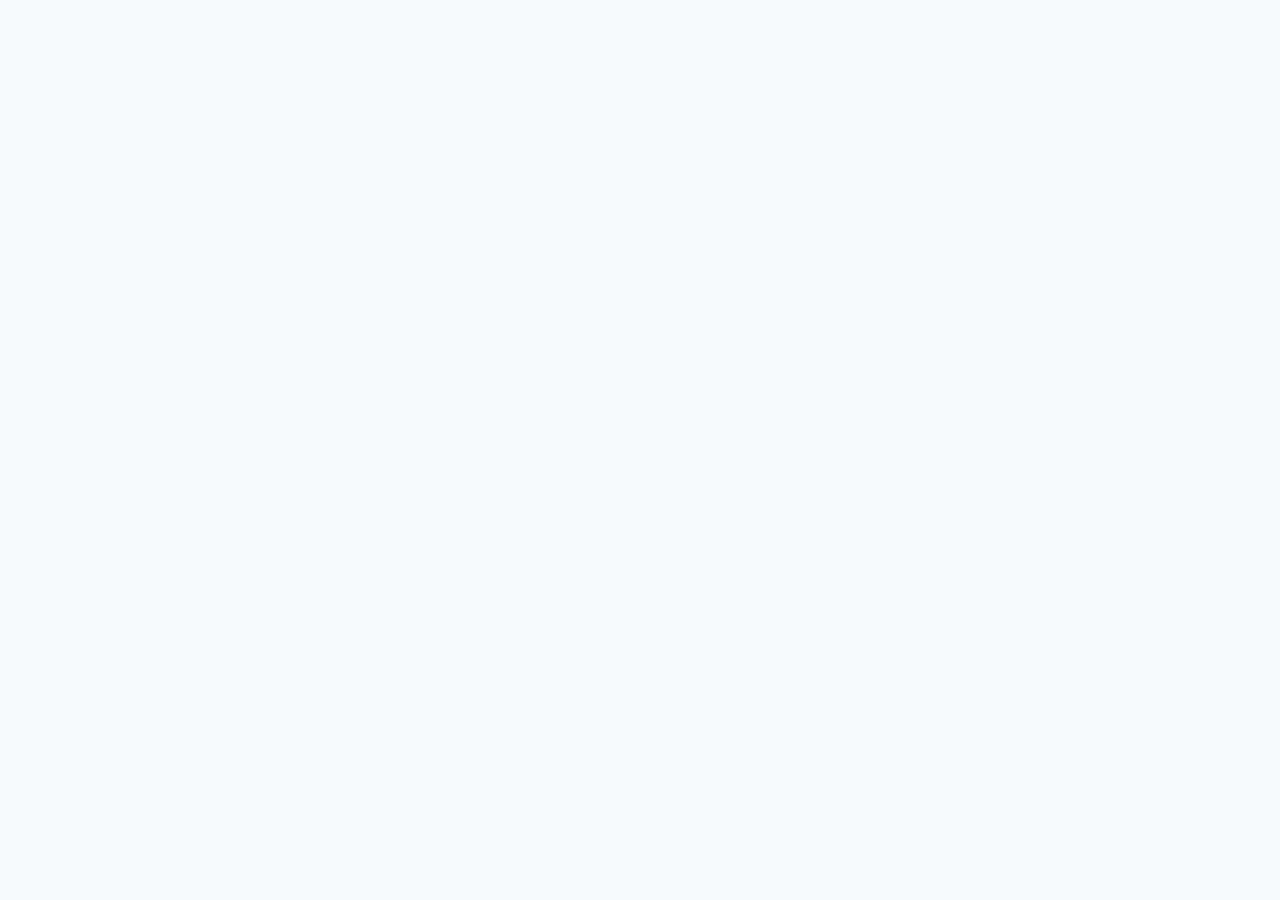
==== about.html @ 69f97059 "Initial commit" ====
<!DOCTYPE html>
<html lang="en">
<head>
    <meta charset="UTF-8">
    <meta http-equiv="X-UA-Compatible" content="IE=edge">
    <meta name="viewport" content="width=device-width, initial-scale=1.0">
    <title>HIWIN | About Us</title>
    <link rel="stylesheet" href="assets/css/style.css">
    <link rel="stylesheet" href="assets/css/responsive.css">
    <link rel="stylesheet" href="assets/css/animation.css">
</head>
<body>
    <!-- HIWIN about page starter structure -->

    <script src="assets/js/menu.js"></script>
    <script src="assets/js/script.js"></script>
</body>
</html>
---- assets/css/style.css ----
/*
 * HIWIN homepage styles
 * Clean, modern industrial design for the homepage layout.
 */

:root {
    color-scheme: light;
    --bg: #f6f8fb;
    --surface: #ffffff;
    --surface-strong: #f3f7ff;
    --text: #10233f;
    --text-muted: #55647d;
    --accent: #0b5ed7;
    --accent-soft: rgba(11, 94, 215, 0.12);
    --border: rgba(16, 35, 63, 0.12);
    --radius: 22px;
    --shadow: 0 24px 60px rgba(15, 40, 80, 0.09);
    font-family: Inter, system-ui, -apple-system, BlinkMacSystemFont, "Segoe UI", sans-serif;
}

* {
    box-sizing: border-box;
}

html {
    scroll-behavior: smooth;
}

body {
    margin: 0;
    min-height: 100vh;
    background: var(--bg);
    color: var(--text);
}

img {
    max-width: 100%;
    display: block;
}

a {
    color: inherit;
    text-decoration: none;
}

button {
    font: inherit;
}

.container {
    width: min(1180px, calc(100% - 40px));
    margin: 0 auto;
}

.site-header {
    position: sticky;
    top: 0;
    z-index: 20;
    background: rgba(255, 255, 255, 0.96);
    border-bottom: 1px solid rgba(16, 35, 63, 0.08);
    backdrop-filter: blur(18px);
    transition: box-shadow 0.28s ease, background 0.28s ease, border-color 0.28s ease;
}

.site-header.scrolled {
    box-shadow: 0 24px 50px rgba(15, 40, 80, 0.12);
    border-color: rgba(16, 35, 63, 0.1);
}

.header-inner {
    display: flex;
    align-items: center;
    justify-content: space-between;
    gap: 30px;
    min-height: 88px;
}

.brand {
    display: inline-flex;
    align-items: center;
    gap: 18px;
    color: var(--text);
}

.logo-link img {
    display: block;
    width: auto;
    height: 60px;
    object-fit: contain;
}

.main-nav {
    display: flex;
    align-items: center;
    gap: 36px;
}

.main-nav a {
    position: relative;
    color: var(--text);
    font-weight: 600;
    letter-spacing: 0.02em;
    transition: color 0.25s ease, transform 0.25s ease;
}

.main-nav a::after {
    content: "";
    position: absolute;
    left: 0;
    bottom: -6px;
    width: 0;
    height: 2px;
    background: var(--accent);
    transition: width 0.28s ease;
}

.main-nav a:hover,
.main-nav a:focus-visible {
    color: var(--accent);
}

.main-nav a:hover::after,
.main-nav a:focus-visible::after {
    width: 100%;
}

.search-panel {
    display: flex;
    align-items: center;
    gap: 10px;
    padding: 12px 16px;
    border: 1px solid rgba(16, 35, 63, 0.12);
    border-radius: 999px;
    background: #fff;
    box-shadow: 0 10px 30px rgba(15, 40, 80, 0.06);
    transition: border-color 0.25s ease, box-shadow 0.25s ease;
}

.search-panel:focus-within {
    border-color: rgba(0, 92, 188, 0.35);
    box-shadow: 0 18px 40px rgba(0, 92, 188, 0.12);
}

.search-panel input {
    border: none;
    outline: none;
    width: 220px;
    color: var(--text);
    background: transparent;
    font-size: 0.95rem;
}

.search-button {
    border: none;
    background: transparent;
    color: var(--accent);
    font-size: 1.05rem;
    cursor: pointer;
    padding: 8px;
}

.search-button {
    border: none;
    background: transparent;
    color: var(--accent);
    font-size: 1rem;
    cursor: pointer;
}

.hero-section {
    position: relative;
    overflow: hidden;
    min-height: 100vh;
    height: 100vh;
    display: grid;
    align-items: center;
}

.hero-slider {
    position: relative;
    min-height: 100%;
    height: 100%;
}

.slider-loader {
    position: absolute;
    inset: 0;
    z-index: 15;
    display: grid;
    place-items: center;
    background: rgba(4, 10, 24, 0.55);
    opacity: 1;
    visibility: visible;
    transition: opacity 0.35s ease, visibility 0.35s ease;
}

.hero-slider:not(.loading) .slider-loader {
    opacity: 0;
    visibility: hidden;
}

.spinner {
    width: 54px;
    height: 54px;
    border: 5px solid rgba(255, 255, 255, 0.14);
    border-top-color: #005bac;
    border-radius: 50%;
    animation: spin 1s linear infinite;
}

@keyframes spin {
    to { transform: rotate(360deg); }
}

.slide {
    position: absolute;
    inset: 0;
    opacity: 0;
    transform: scale(1.04);
    transition: opacity 1s ease, transform 1s ease;
    background-size: cover;
    background-position: center;
    background-repeat: no-repeat;
    animation: hero-bg-zoom 18s ease-in-out infinite alternate;
}

.slide.active {
    opacity: 1;
    transform: scale(1.02);
    z-index: 1;
}

@keyframes hero-bg-zoom {
    0% { transform: scale(1.00); }
    100% { transform: scale(1.05); }
}

.slide::before {
    content: "";
    position: absolute;
    inset: 0;
    background: linear-gradient(rgba(0, 0, 0, 0.45), rgba(0, 0, 0, 0.45));
}

.slide::after {
    content: "";
    position: absolute;
    inset: 0;
    background: radial-gradient(circle at top left, rgba(0, 91, 172, 0.16), transparent 24%), radial-gradient(circle at bottom right, rgba(255, 255, 255, 0.08), transparent 32%);
}

/* .slide-1 { background-image: url('https://images.unsplash.com/photo-1551807141-9f1391d7fd99?auto=format&fit=crop&w=1600&q=80'); }
.slide-2 { background-image: url('https://images.unsplash.com/photo-1545239351-1141bd82e8a6?auto=format&fit=crop&w=1600&q=80'); }
.slide-3 { background-image: url('https://images.unsplash.com/photo-1519389950473-47ba0277781c?auto=format&fit=crop&w=1600&q=80'); } */
.slide-1 {
    background-image: url('../images/hero/hero1.jpg');
}

.slide-2 {
    background-image: url('../images/hero/hero2.jpg');
}

.slide-3 {
    background-image: url('../images/hero/hero.jpg');
}
.slide-content {
    position: relative;
    z-index: 2;
    max-width: 620px;
    width: min(620px, 88%);
    margin-left: clamp(8vw, 9%, 10vw);
    padding: 56px 32px;
    color: #ffffff;
}

.slide-content > * {
    opacity: 0;
    transform: translateY(18px);
    transition: opacity 0.75s ease, transform 0.75s ease;
}

.slide-content > * + * {
    margin-top: 24px;
}

.slide.active .slide-content > * {
    opacity: 1;
    transform: translateY(0);
}

.slide.active .slide-content > *:nth-child(1) {
    transition-delay: 0.22s;
}

.slide.active .slide-content > *:nth-child(2) {
    transition-delay: 0.28s;
}

.slide.active .slide-content > *:nth-child(3) {
    transition-delay: 0.34s;
}

.slide.active .slide-content > *:nth-child(4) {
    transition-delay: 0.40s;
}

.eyebrow {
    display: inline-flex;
    margin-bottom: 18px;
    color: #8bbcf6;
    letter-spacing: 0.35em;
    text-transform: uppercase;
    font-size: 0.9rem;
    font-weight: 700;
}

.hero-section h1 {
    margin: 0;
    font-size: clamp(3.8rem, 5vw, 4rem);
    line-height: 1.01;
    letter-spacing: -0.04em;
    font-weight: 800;
    max-width: 11ch;
}

.hero-section p {
    max-width: 560px;
    margin: 24px 0 0;
    font-size: 1.05rem;
    color: rgba(255, 255, 255, 0.92);
    line-height: 1.9;
}

.button {
    display: inline-flex;
    align-items: center;
    justify-content: center;
    padding: 18px 34px;
    border-radius: 999px;
    font-weight: 700;
    border: none;
    transition: transform 0.28s ease, box-shadow 0.28s ease, background 0.28s ease;
}

.button-primary {
    background: linear-gradient(135deg, #0f6fd8 0%, #0b70d9 48%, #0d91f2 100%);
    color: #ffffff;
    box-shadow: 0 22px 60px rgba(11, 94, 215, 0.32);
}

.button-primary::after {
    content: '→';
    margin-left: 14px;
    transition: transform 0.28s ease;
}

.button-primary:hover,
.button-primary:focus-visible {
    transform: translateY(-2px) scale(1.03);
    box-shadow: 0 28px 70px rgba(11, 94, 215, 0.38);
}

.button-primary:hover::after,
.button-primary:focus-visible::after {
    transform: translateX(6px);
}

.slider-control {
    position: absolute;
    top: 50%;
    z-index: 5;
    width: 54px;
    height: 54px;
    border: none;
    border-radius: 50%;
    background: rgba(255, 255, 255, 0.12);
    color: #ffffff;
    font-size: 1.75rem;
    cursor: pointer;
    transform: translateY(-50%);
    box-shadow: 0 20px 50px rgba(0, 0, 0, 0.18);
    backdrop-filter: blur(12px);
    transition: background 0.25s ease, transform 0.25s ease;
}

.slider-control:hover {
    background: rgba(255, 255, 255, 0.22);
    transform: translateY(-50%) scale(1.03);
}

.slider-control.prev { left: 28px; }
.slider-control.next { right: 28px; }

.slider-dots {
    position: absolute;
    left: 50%;
    bottom: 32px;
    transform: translateX(-50%);
    display: flex;
    gap: 12px;
    z-index: 5;
}

.slider-dots button {
    width: 14px;
    height: 14px;
    border-radius: 50%;
    border: none;
    background: rgba(255, 255, 255, 0.35);
    cursor: pointer;
    transition: background 0.25s ease, transform 0.25s ease;
}

.slider-dots button.active {
    background: #005bac;
    transform: scale(1.3);
}

@media (max-width: 1080px) {
    .hero-section { min-height: 100vh; }
    .slide-content { margin-left: 8vw; padding: 48px 30px; width: min(620px, 90%); }
    .hero-section h1 { font-size: 4rem; }
}

@media (max-width: 992px) {
    .hero-section h1 { font-size: 3rem; }
}

@media (max-width: 820px) {
    .hero-section { min-height: 80vh; }
    .slider-control.prev { left: 18px; }
    .slider-control.next { right: 18px; }
    .hero-section h1 { font-size: 2.75rem; }
    .slide-content { margin-left: 6vw; padding: 42px 26px; width: min(620px, 86vw); }
}

@media (max-width: 620px) {
    .hero-section { min-height: 72vh; }
    .hero-section h1 { font-size: 2.25rem; }
    .slide-content { margin-left: 5vw; padding: 34px 20px; width: calc(100% - 2rem); }
    .slider-control { width: 46px; height: 46px; }
    .slider-dots { bottom: 20px; }
}

.eyebrow {
    display: inline-flex;
    margin-bottom: 18px;
    color: var(--accent);
    letter-spacing: 0.25em;
    text-transform: uppercase;
    font-size: 0.85rem;
}

.hero-section h1 {
    margin: 0;
    font-size: clamp(2.8rem, 4vw, 4.6rem);
    line-height: 1.02;
    letter-spacing: -0.04em;
}

.hero-section p {
    max-width: 520px;
    margin: 24px 0 0;
    font-size: 1.05rem;
    color: rgba(255, 255, 255, 0.9);
    line-height: 1.85;
}

.button {
    display: inline-flex;
    align-items: center;
    justify-content: center;
    padding: 14px 26px;
    border-radius: 999px;
    font-weight: 600;
    border: 1px solid transparent;
    transition: transform 0.25s ease, box-shadow 0.25s ease, background 0.25s ease, color 0.25s ease;
}

.button:hover {
    transform: translateY(-2px);
}

.button-primary {
    background: var(--accent);
    color: #fff;
    box-shadow: 0 18px 30px rgba(11, 94, 215, 0.18);
}

.button-secondary {
    background: #ffffff;
    color: var(--text);
    border-color: rgba(16, 35, 63, 0.12);
}

.slider-control {
    position: absolute;
    top: 50%;
    z-index: 5;
    width: 58px;
    height: 58px;
    border: 1px solid rgba(255, 255, 255, 0.18);
    border-radius: 50%;
    background: rgba(255, 255, 255, 0.18);
    color: #ffffff;
    font-size: 1.8rem;
    cursor: pointer;
    transform: translateY(-50%);
    box-shadow: 0 20px 45px rgba(15, 40, 80, 0.18);
    backdrop-filter: blur(18px);
    transition: transform 0.28s ease, background 0.28s ease, box-shadow 0.28s ease, border-color 0.28s ease;
}

.slider-control:hover,
.slider-control:focus-visible {
    transform: translateY(-50%) scale(1.08);
    background: rgba(255, 255, 255, 0.3);
    box-shadow: 0 26px 54px rgba(15, 40, 80, 0.24);
    border-color: rgba(255, 255, 255, 0.35);
}

.slider-control.prev {
    left: 28px;
}

.slider-control.next {
    right: 28px;
}

.slider-dots {
    position: absolute;
    left: 50%;
    bottom: 32px;
    transform: translateX(-50%);
    display: flex;
    gap: 12px;
    z-index: 5;
}

.slider-dots button {
    width: 14px;
    height: 14px;
    border-radius: 50%;
    border: none;
    background: rgba(255, 255, 255, 0.6);
    cursor: pointer;
    transition: background 0.28s ease, transform 0.28s ease;
}

.slider-dots button.active {
    background: var(--accent);
    transform: scale(1.35);
}

.section {
    padding: 90px 0;
}

.section-header {
    max-width: 660px;
    margin-bottom: 48px;
}



@media (min-width: 768px) {
    .categories-grid {
        grid-template-columns: repeat(2, minmax(0, 1fr));
    }
}

@media (min-width: 992px) {
    .categories-grid {
        grid-template-columns: repeat(4, minmax(0, 1fr));
    }
    .product-grid {
        grid-template-columns: repeat(2, minmax(0, 1fr));
    }
}

@media (min-width: 1200px) {
    .categories-grid {
        grid-template-columns: repeat(4, minmax(0, 1fr));
    }
    .product-grid {
        grid-template-columns: repeat(4, minmax(0, 1fr));
    }
}

@media (min-width: 1400px) {
    .product-grid {
        grid-template-columns: repeat(5, minmax(0, 1fr));
    }
}

.section-header h2 {
    margin: 0;
    font-size: clamp(2.1rem, 2.5vw, 3rem);
    line-height: 1.05;
}

.technologies-section {
    background: #f7f8fd;
}

.technologies-section .section-header {
    text-align: center;
    margin-left: auto;
    margin-right: auto;
    max-width: 760px;
    padding-bottom: 10px;
}

.technologies-section .section-description {
    margin-top: 16px;
    color: rgba(16, 35, 63, 0.72);
    font-size: 1rem;
    line-height: 1.8;
    max-width: 680px;
    margin-left: auto;
    margin-right: auto;
}

.technologies-section .categories-grid {
    display: grid;
    grid-template-columns: repeat(4, minmax(280px, 1fr));
    gap: 30px;
    justify-content: center;
    margin-top: 32px;
}

.technologies-section .category-card {
    background: #ffffff;
    border: 1px solid rgba(11, 94, 215, 0.12);
    border-radius: 20px;
    box-shadow: 0 24px 45px rgba(11, 94, 215, 0.10);
    transition: transform 0.35s ease, box-shadow 0.35s ease;
    display: grid;
    grid-template-rows: auto 1fr;
    overflow: hidden;
    min-height: 100%;
}

.technologies-section .category-card:hover,
.technologies-section .category-card:focus-within {
    transform: translateY(-8px);
    box-shadow: 0 34px 60px rgba(11, 94, 215, 0.18);
}

.technologies-section .category-card::before {
    content: "";
    position: absolute;
    top: 0;
    left: 18px;
    right: 18px;
    height: 4px;
    background: linear-gradient(90deg, #0f6fd8 0%, #0b70d9 48%, #58adff 100%);
    transform: scaleX(0);
    transform-origin: left;
    transition: transform 0.35s ease;
}

.technologies-section .category-card:hover::before,
.technologies-section .category-card:focus-within::before {
    transform: scaleX(1);
}

.technologies-section .category-card__media {
    width: 100%;
    height: 220px;
    background: #f7faff;
    display: grid;
    place-items: center;
    overflow: hidden;
}

.technologies-section .category-card__media img {
    width: auto;
    height: 100%;
    object-fit: contain;
    transition: transform 0.5s ease;
}

.technologies-section .category-card:hover .category-card__media img,
.technologies-section .category-card:focus-within .category-card__media img {
    transform: scale(1.05);
}

.technologies-section .category-card__content {
    display: grid;
    gap: 14px;
    padding: 20px;
}

.technologies-section .category-card h3 {
    margin: 0;
    font-size: 1.25rem;
    line-height: 1.25;
    color: #10233f;
}

.technologies-section .category-card p {
    margin: 0;
    color: rgba(16, 35, 63, 0.72);
    line-height: 1.75;
    font-size: 0.98rem;
}

.technologies-section .category-card__button {
    width: fit-content;
    display: inline-flex;
    align-items: center;
    gap: 10px;
    padding: 12px 24px;
    border-radius: 999px;
    background: linear-gradient(135deg, #0f6fd8 0%, #0b70d9 48%, #0d91f2 100%);
    color: #ffffff;
    font-weight: 700;
    box-shadow: 0 14px 26px rgba(11, 94, 215, 0.16);
    transition: transform 0.25s ease, box-shadow 0.25s ease;
}

.technologies-section .category-card__button:hover,
.technologies-section .category-card__button:focus-visible {
    transform: translateY(-2px) scale(1.02);
    box-shadow: 0 24px 38px rgba(11, 94, 215, 0.28);
}

.technologies-section .category-card__button .button-arrow {
    display: inline-block;
    transition: transform 0.3s ease;
}

.technologies-section .category-card__button:hover .button-arrow,
.technologies-section .category-card__button:focus-visible .button-arrow {
    transform: translateX(6px);
}

.technologies-section .reveal-card {
    opacity: 0;
    transform: translateY(28px);
    transition: opacity 0.65s ease, transform 0.65s ease;
}

.technologies-section .reveal-card.is-visible {
    opacity: 1;
    transform: translateY(0);
}

@media (max-width: 960px) {
    .technologies-section .categories-grid {
        grid-template-columns: repeat(2, minmax(280px, 1fr));
    }
}

@media (max-width: 620px) {
    .technologies-section .categories-grid {
        grid-template-columns: 1fr;
    }
}

.latest-products-section {
    background: #f7f8fd;
}

.latest-products-section .section-header {
    text-align: center;
    margin-left: auto;
    margin-right: auto;
    max-width: 760px;
    padding-bottom: 10px;
}

.latest-products-section .section-description {
    margin-top: 16px;
    color: rgba(16, 35, 63, 0.72);
    font-size: 1rem;
    line-height: 1.8;
    max-width: 680px;
    margin-left: auto;
    margin-right: auto;
}

.latest-products-grid {
    display: grid;
    grid-template-columns: repeat(5, minmax(240px, 1fr));
    gap: 28px;
    justify-content: center;
    margin-top: 32px;
}

.latest-product-card {
    background: #ffffff;
    border: 1px solid rgba(11, 94, 215, 0.12);
    border-radius: 18px;
    box-shadow: 0 24px 45px rgba(11, 94, 215, 0.08);
    transition: transform 0.35s ease, box-shadow 0.35s ease;
    display: grid;
    grid-template-rows: auto 1fr;
    overflow: hidden;
}

.latest-product-card:hover,
.latest-product-card:focus-within {
    transform: translateY(-8px);
    box-shadow: 0 34px 60px rgba(11, 94, 215, 0.18);
}

.latest-products-section .product-media {
    width: 100%;
    height: 200px;
    background: #f7faff;
    display: grid;
    place-items: center;
    overflow: hidden;
}

.latest-products-section .product-media img {
    width: auto;
    height: 100%;
    object-fit: contain;
    transition: transform 0.5s ease;
}

.latest-product-card:hover .product-media img,
.latest-product-card:focus-within .product-media img {
    transform: scale(1.05);
}

.latest-product-card .product-copy {
    display: grid;
    gap: 14px;
    padding: 20px;
}

.latest-product-card h3 {
    margin: 0;
    font-size: 1.2rem;
    line-height: 1.25;
    color: #10233f;
}

.latest-product-card p {
    margin: 0;
    color: rgba(16, 35, 63, 0.72);
    line-height: 1.75;
    font-size: 0.98rem;
}

.latest-product-card .button {
    width: fit-content;
    padding: 12px 24px;
    border-radius: 999px;
    background: linear-gradient(135deg, #0f6fd8 0%, #0b70d9 48%, #0d91f2 100%);
    color: #ffffff;
    font-weight: 700;
    box-shadow: 0 14px 26px rgba(11, 94, 215, 0.16);
}

.latest-product-card .button:hover,
.latest-product-card .button:focus-visible {
    transform: translateY(-2px);
    box-shadow: 0 24px 38px rgba(11, 94, 215, 0.28);
}

.category-hero {
    padding: 100px 0 40px;
    background: #f7f8fd;
}

.breadcrumb {
    display: flex;
    flex-wrap: wrap;
    align-items: center;
    gap: 10px;
    color: rgba(16, 35, 63, 0.72);
    margin-bottom: 20px;
    font-size: 0.95rem;
}

.breadcrumb a {
    color: rgba(16, 35, 63, 0.84);
}

.breadcrumb span {
    color: rgba(16, 35, 63, 0.5);
}

.category-header h1 {
    margin: 0;
    font-size: clamp(2.5rem, 4vw, 4rem);
    line-height: 1.04;
    letter-spacing: -0.04em;
    color: #10233f;
}

.category-header p {
    margin: 18px 0 0;
    max-width: 720px;
    color: rgba(16, 35, 63, 0.7);
    font-size: 1.03rem;
    line-height: 1.9;
}

.category-products {
    padding: 40px 0 90px;
}

.category-grid {
    display: grid;
    grid-template-columns: repeat(3, minmax(260px, 1fr));
    gap: 28px;
}

.category-card {
    background: #ffffff;
    border-radius: 18px;
    box-shadow: 0 24px 60px rgba(15, 40, 80, 0.08);
    overflow: hidden;
    display: grid;
    grid-template-rows: auto 1fr;
    transition: transform 0.35s ease, box-shadow 0.35s ease;
}

.category-card:hover,
.category-card:focus-within {
    transform: translateY(-10px);
    box-shadow: 0 36px 85px rgba(15, 40, 80, 0.16);
}

.category-card__media {
    width: 100%;
    height: 240px;
    background: #f3f7ff;
    display: grid;
    place-items: center;
    overflow: hidden;
}

.category-card__media img {
    width: auto;
    height: 100%;
    object-fit: contain;
    transition: transform 0.5s ease;
}

.category-card:hover .category-card__media img,
.category-card:focus-within .category-card__media img {
    transform: scale(1.05);
}

.category-card__content {
    display: grid;
    gap: 18px;
    padding: 26px;
}

.category-card h3 {
    margin: 0;
    font-size: 1.45rem;
    line-height: 1.2;
    color: #10233f;
}

.category-card p {
    margin: 0;
    color: rgba(16, 35, 63, 0.72);
    line-height: 1.8;
    font-size: 1rem;
}

.category-card .button {
    width: fit-content;
}

    .category-card__media-link {
        display: block;
        text-decoration: none;
    }

    .section-title-wrap {
        margin-top: 40px;
        text-align: center;
    }

    .section-title {
        display: inline-flex;
        align-items: center;
        justify-content: center;
        margin: 0;
        padding: 14px 28px;
        border-radius: 999px;
        background: rgba(11, 94, 215, 0.08);
        color: var(--accent);
        font-size: 1rem;
        font-weight: 700;
        letter-spacing: 0.16em;
        text-transform: uppercase;
    }

    .category-card {
        border: 1px solid rgba(11, 94, 215, 0.12);
        border-radius: 20px;
    }


@media (max-width: 620px) {
    .category-hero {
        padding-top: 72px;
    }
}

@media (max-width: 960px) {
    .latest-products-grid {
        grid-template-columns: repeat(2, minmax(280px, 1fr));
    }
}

@media (max-width: 620px) {
    .latest-products-grid {
        grid-template-columns: 1fr;
    }
}

.cta-section {
    background: var(--accent);
    color: #fff;
    padding: 72px 0;
}

.cta-card {
    display: grid;
    grid-template-columns: 1.5fr 0.7fr;
    align-items: center;
    gap: 32px;
    background: rgba(255, 255, 255, 0.08);
    border: 1px solid rgba(255, 255, 255, 0.18);
    border-radius: 28px;
    padding: 42px 42px;
}

.cta-card h2 {
    margin: 14px 0 10px;
    font-size: clamp(2rem, 3vw, 3rem);
}

.cta-card p {
    max-width: 620px;
    margin: 0;
    line-height: 1.9;
    color: rgba(255, 255, 255, 0.92);
}

.site-footer {
    background: #222222;
    color: #f2f3f5;
}

.footer-top {
    display: grid;
    grid-template-columns: minmax(240px, 1fr) minmax(220px, 1fr) minmax(260px, 1fr);
    gap: 28px;
    padding: 64px 0 48px;
    border-bottom: 1px solid rgba(255, 255, 255, 0.08);
}

.footer-brand {
    display: grid;
    gap: 22px;
}

.footer-logo img {
    width: 150px;
    max-width: 100%;
}

.footer-brand p {
    margin: 0;
    color: rgba(242, 243, 245, 0.75);
    line-height: 1.85;
}

.footer-social {
    display: flex;
    flex-wrap: wrap;
    gap: 12px;
}

.footer-social a {
    width: 44px;
    height: 44px;
    display: grid;
    place-items: center;
    border-radius: 14px;
    background: #1f1f1f;
    border: 1px solid rgba(255, 255, 255, 0.08);
    color: #ffffff;
    text-decoration: none;
    transition: transform 0.2s ease, background 0.2s ease;
}

.footer-social a:hover {
    background: #005bac;
    transform: translateY(-2px);
}

.footer-badges {
    display: grid;
    grid-template-columns: repeat(3, minmax(120px, 1fr));
    gap: 16px;
    align-items: center;
    justify-items: center;
}

.footer-badges img {
    width: 100%;
    max-width: 140px;
    filter: brightness(1.1);
}

.footer-newsletter {
    display: grid;
    gap: 18px;
}

.footer-newsletter .newsletter-label {
    margin: 0;
    color: #ffffff;
    letter-spacing: 0.08em;
    font-weight: 700;
    text-transform: uppercase;
    font-size: 0.85rem;
}

#newsletter-form {
    display: grid;
    grid-template-columns: 1fr auto;
    gap: 12px;
}

#newsletter-email {
    width: 100%;
    border-radius: 999px;
    border: 1px solid rgba(255, 255, 255, 0.12);
    background: #161616;
    color: #f2f3f5;
    padding: 16px 20px;
    outline: none;
    font-size: 0.95rem;
}

#newsletter-email::placeholder {
    color: rgba(242, 243, 245, 0.5);
}

#newsletter-form button {
    border: none;
    border-radius: 999px;
    background: #005bac;
    color: #ffffff;
    padding: 16px 26px;
    font-weight: 700;
    cursor: pointer;
    transition: transform 0.2s ease, background 0.2s ease;
}

#newsletter-form button:hover {
    background: #0072d1;
    transform: translateY(-1px);
}

.footer-newsletter .newsletter-note {
    margin: 0;
    color: rgba(242, 243, 245, 0.68);
    line-height: 1.7;
    font-size: 0.95rem;
}

.footer-grid {
    display: grid;
    grid-template-columns: repeat(4, minmax(180px, 1fr));
    gap: 28px;
    padding: 48px 0 26px;
}

.site-footer h3 {
    margin-bottom: 18px;
    color: #ffffff;
    font-size: 1rem;
}

.site-footer p,
.site-footer a {
    color: rgba(242, 243, 245, 0.78);
    font-size: 0.95rem;
    line-height: 1.8;
}

.site-footer a:hover {
    color: #005bac;
}

.footer-column a {
    display: inline-block;
    margin-bottom: 12px;
    text-decoration: none;
}

.footer-column a:last-child {
    margin-bottom: 0;
}

.footer-column p {
    margin: 0 0 12px;
}

.footer-bottom {
    display: flex;
    align-items: center;
    justify-content: space-between;
    gap: 18px;
    border-top: 1px solid rgba(255, 255, 255, 0.08);
    padding: 24px 0 18px;
    color: rgba(242, 243, 245, 0.68);
}

.footer-bottom-links {
    display: flex;
    align-items: center;
    gap: 24px;
    flex-wrap: wrap;
}

.footer-bottom-links a {
    color: rgba(242, 243, 245, 0.82);
    text-decoration: none;
}

.footer-bottom-links a:hover {
    color: #005bac;
}

@media (max-width: 960px) {
    .footer-top,
    .footer-grid {
        grid-template-columns: repeat(2, minmax(0, 1fr));
    }

    .footer-badges {
        grid-template-columns: repeat(3, minmax(100px, 1fr));
    }
}

@media (max-width: 720px) {
    .footer-top,
    .footer-grid {
        grid-template-columns: 1fr;
    }

    #newsletter-form {
        grid-template-columns: 1fr;
    }

    .footer-bottom {
        flex-direction: column;
        align-items: flex-start;
    }

    .footer-bottom-links {
        gap: 14px;
    }
}

.back-to-top {
    position: fixed;
    right: 22px;
    bottom: 22px;
    width: 44px;
    height: 44px;
    border: none;
    border-radius: 50%;
    background: var(--accent);
    color: #fff;
    font-size: 1.2rem;
    cursor: pointer;
    box-shadow: 0 16px 26px rgba(11, 94, 215, 0.25);
    opacity: 0;
    pointer-events: none;
    transform: translateY(10px);
    transition: opacity 0.3s ease, transform 0.3s ease;
}

.back-to-top.visible {
    opacity: 1;
    pointer-events: auto;
    transform: translateY(0);
}

@media (max-width: 1080px) {
    .categories-grid {
        grid-template-columns: repeat(4, minmax(0, 1fr));
    }

    .product-grid {
        grid-template-columns: repeat(3, minmax(0, 1fr));
    }

    .cta-card {
        grid-template-columns: 1fr;
        text-align: center;
    }
}

@media (max-width: 820px) {
    .header-inner {
        flex-wrap: wrap;
        justify-content: center;
        gap: 16px;
    }

    .main-nav {
        flex-wrap: wrap;
        justify-content: center;
        gap: 16px;
    }

    .hero-section {
        min-height: 560px;
    }

    .slide-content {
        padding: 100px 24px;
    }

    .categories-grid {
        grid-template-columns: repeat(2, minmax(0, 1fr));
    }

    .product-grid {
        grid-template-columns: 1fr;
    }

    .slider-control.prev {
        left: 16px;
    }

    .slider-control.next {
        right: 16px;
    }
}

@media (max-width: 620px) {
    .header-inner {
        min-height: auto;
    }

    .main-nav {
        display: none;
    }

    .search-panel {
        width: 100%;
        max-width: 400px;
    }

    .slide-content {
        padding: 70px 18px 48px;
    }

    .categories-grid,
    .product-grid {
        grid-template-columns: 1fr;
    }

    .product-grid {
        gap: 18px;
    }

    .footer-grid {
        grid-template-columns: 1fr;
    }

    .footer-bottom {
        flex-direction: column;
        align-items: flex-start;
    }
}
---- assets/css/responsive.css ----
/*
 * HIWIN responsive styles
 * Add mobile-first breakpoints and layout adjustments.
 */

/* Responsive styles will be added later. */
---- assets/css/animation.css ----
/*
 * HIWIN animation helpers
 * Use this file for future motion and transition styles.
 */

/* Animation styles will be implemented later. */
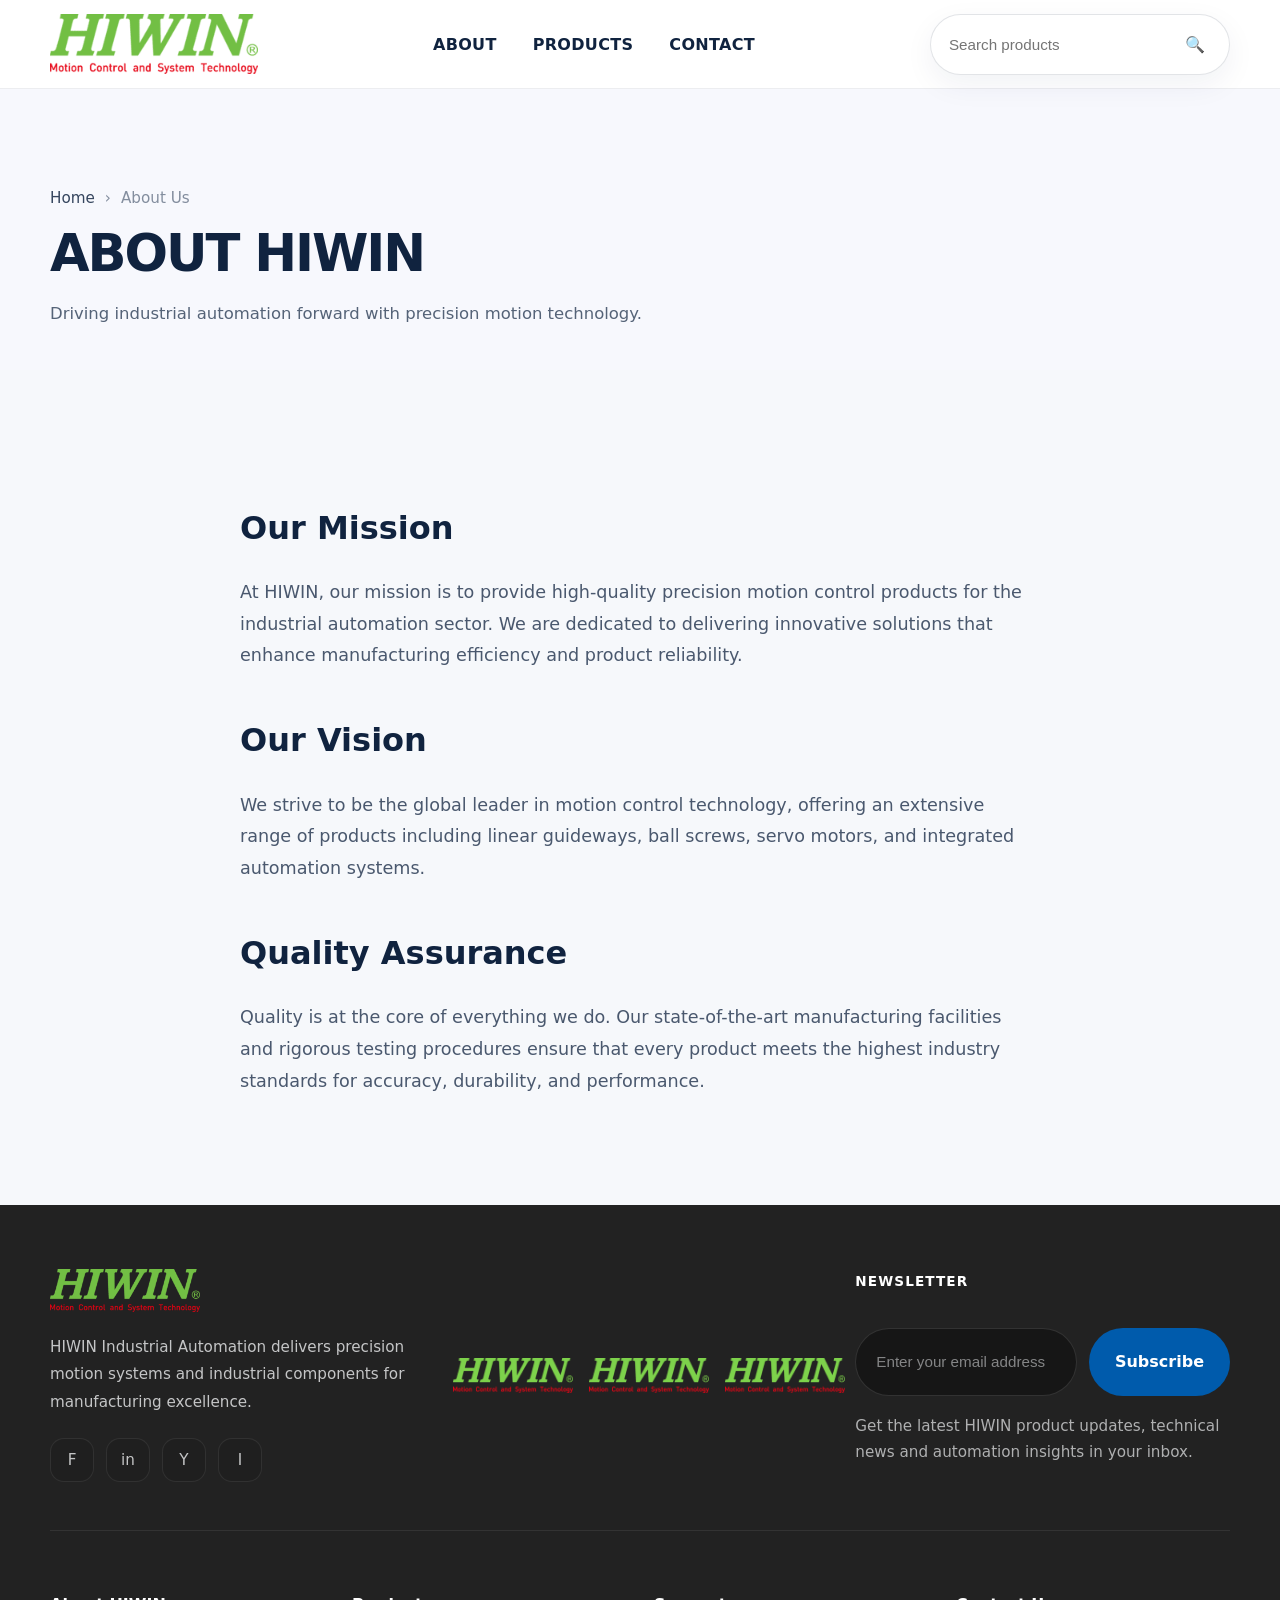
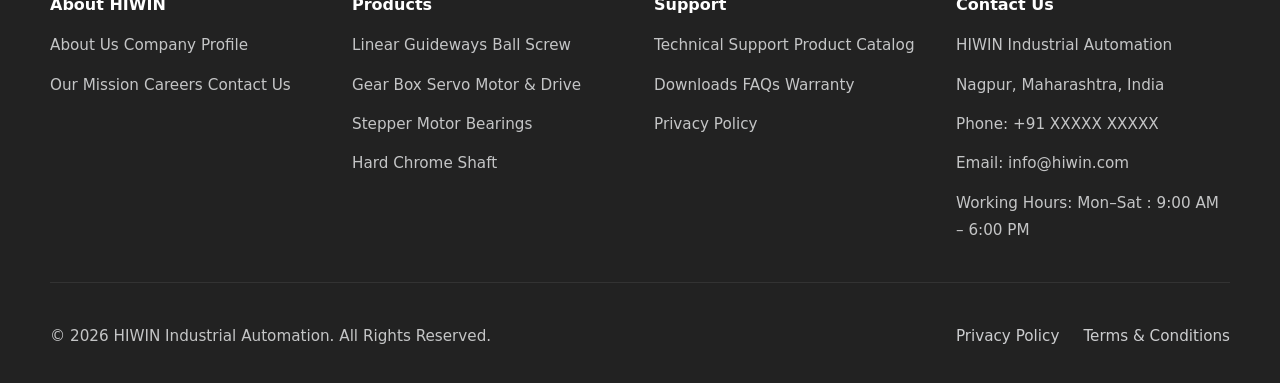
==== commit 71cd803b: "Implement data-driven dynamic website architecture" ====
--- a/about.html
+++ b/about.html
@@ -8,11 +8,139 @@
     <link rel="stylesheet" href="assets/css/style.css">
     <link rel="stylesheet" href="assets/css/responsive.css">
     <link rel="stylesheet" href="assets/css/animation.css">
+    <style>
+        .about-content { max-width: 800px; margin: 0 auto; color: rgba(16, 35, 63, 0.75); line-height: 1.8; font-size: 1.1rem; }
+        .about-content h2 { color: #10233f; font-size: 2rem; margin: 40px 0 20px; }
+    </style>
 </head>
 <body>
-    <!-- HIWIN about page starter structure -->
+    <button class="back-to-top" type="button" aria-label="Back to top">↑</button>
 
-    <script src="assets/js/menu.js"></script>
+    <header class="site-header">
+        <div class="container header-inner">
+            <a href="index.html" class="brand logo-link">
+                <img src="assets/images/logo/logo.png" alt="HIWIN Logo">
+            </a>
+
+            <nav class="main-nav" aria-label="Main navigation">
+                <a href="index.html#technologies" aria-current="page">ABOUT</a>
+                <a href="index.html#latest-products">PRODUCTS</a>
+                <a href="contact.html">CONTACT</a>
+            </nav>
+
+            <div class="search-panel">
+                <input type="search" placeholder="Search products" aria-label="Search products">
+                <button type="button" class="search-button" aria-label="Search">
+                    <span class="search-icon">🔍</span>
+                </button>
+            </div>
+        </div>
+    </header>
+
+    <main>
+        <section class="section category-hero">
+            <div class="container">
+                <nav class="breadcrumb" aria-label="Breadcrumb">
+                    <a href="index.html">Home</a>
+                    <span>›</span>
+                    <span aria-current="page">About Us</span>
+                </nav>
+
+                <div class="category-header">
+                    <h1>ABOUT HIWIN</h1>
+                    <p>Driving industrial automation forward with precision motion technology.</p>
+                </div>
+            </div>
+        </section>
+
+        <section class="section">
+            <div class="container about-content">
+                <h2>Our Mission</h2>
+                <p>At HIWIN, our mission is to provide high-quality precision motion control products for the industrial automation sector. We are dedicated to delivering innovative solutions that enhance manufacturing efficiency and product reliability.</p>
+                
+                <h2>Our Vision</h2>
+                <p>We strive to be the global leader in motion control technology, offering an extensive range of products including linear guideways, ball screws, servo motors, and integrated automation systems.</p>
+
+                <h2>Quality Assurance</h2>
+                <p>Quality is at the core of everything we do. Our state-of-the-art manufacturing facilities and rigorous testing procedures ensure that every product meets the highest industry standards for accuracy, durability, and performance.</p>
+            </div>
+        </section>
+    </main>
+
+    <footer id="footer" class="site-footer">
+        <div class="container footer-top">
+            <div class="footer-brand">
+                <div class="footer-logo">
+                    <img src="assets/images/logo/logo.png" alt="HIWIN Logo">
+                </div>
+                <p>HIWIN Industrial Automation delivers precision motion systems and industrial components for manufacturing excellence.</p>
+                <div class="footer-social">
+                    <a href="#" aria-label="Facebook">F</a>
+                    <a href="#" aria-label="LinkedIn">in</a>
+                    <a href="#" aria-label="YouTube">Y</a>
+                    <a href="#" aria-label="Instagram">I</a>
+                </div>
+            </div>
+            <div class="footer-badges">
+                <img src="assets/images/logo/logo.png" alt="ISO Quality Badge 1">
+                <img src="assets/images/logo/logo.png" alt="ISO Quality Badge 2">
+                <img src="assets/images/logo/logo.png" alt="ISO Quality Badge 3">
+            </div>
+            <div class="footer-newsletter">
+                <p class="newsletter-label">Newsletter</p>
+                <form id="newsletter-form">
+                    <input id="newsletter-email" type="email" placeholder="Enter your email address" aria-label="Email address">
+                    <button type="submit">Subscribe</button>
+                </form>
+                <p class="newsletter-note">Get the latest HIWIN product updates, technical news and automation insights in your inbox.</p>
+            </div>
+        </div>
+        <div class="container footer-grid">
+            <div class="footer-column">
+                <h3>About HIWIN</h3>
+                <a href="about.html">About Us</a>
+                <a href="#">Company Profile</a>
+                <a href="#">Our Mission</a>
+                <a href="#">Careers</a>
+                <a href="contact.html">Contact Us</a>
+            </div>
+            <div class="footer-column">
+                <h3>Products</h3>
+                <a href="products.html">Linear Guideways</a>
+                <a href="products.html">Ball Screw</a>
+                <a href="products.html">Gear Box</a>
+                <a href="products.html">Servo Motor &amp; Drive</a>
+                <a href="products.html">Stepper Motor</a>
+                <a href="products.html">Bearings</a>
+                <a href="products.html">Hard Chrome Shaft</a>
+            </div>
+            <div class="footer-column">
+                <h3>Support</h3>
+                <a href="#">Technical Support</a>
+                <a href="#">Product Catalog</a>
+                <a href="#">Downloads</a>
+                <a href="#">FAQs</a>
+                <a href="#">Warranty</a>
+                <a href="#">Privacy Policy</a>
+            </div>
+            <div class="footer-column">
+                <h3>Contact Us</h3>
+                <p>HIWIN Industrial Automation</p>
+                <p>Nagpur, Maharashtra, India</p>
+                <p>Phone: +91 XXXXX XXXXX</p>
+                <p>Email: info@hiwin.com</p>
+                <p>Working Hours: Mon–Sat : 9:00 AM – 6:00 PM</p>
+            </div>
+        </div>
+        <div class="container footer-bottom">
+            <p>© 2026 HIWIN Industrial Automation. All Rights Reserved.</p>
+            <div class="footer-bottom-links">
+                <a href="#">Privacy Policy</a>
+                <a href="#">Terms &amp; Conditions</a>
+            </div>
+        </div>
+    </footer>
+
     <script src="assets/js/script.js"></script>
 </body>
 </html>
--- a/assets/css/responsive.css
+++ b/assets/css/responsive.css
@@ -3,4 +3,16 @@
  * Add mobile-first breakpoints and layout adjustments.
  */
 
-/* Responsive styles will be added later. */
+/* Tablet: 2 cards per row */
+@media (max-width: 960px) {
+    .category-grid {
+        grid-template-columns: repeat(2, minmax(260px, 1fr));
+    }
+}
+
+/* Mobile: 1 card per row */
+@media (max-width: 620px) {
+    .category-grid {
+        grid-template-columns: 1fr;
+    }
+}
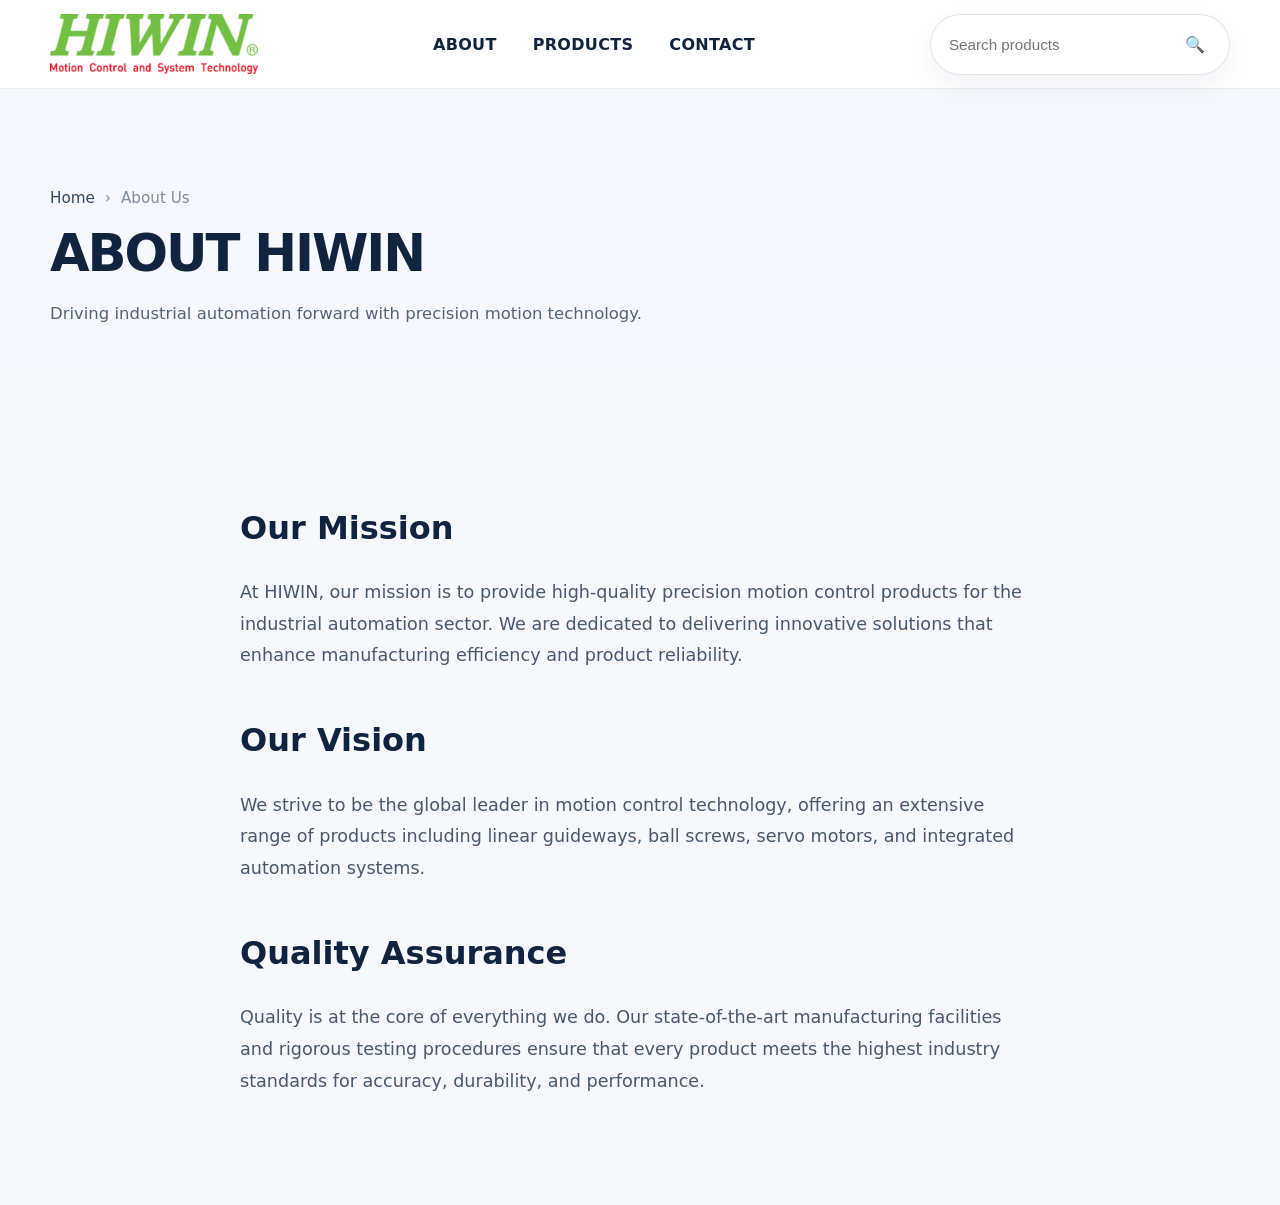
==== commit a224754e: "Remove footer from all pages" ====
--- a/about.html
+++ b/about.html
@@ -24,7 +24,7 @@
 
             <nav class="main-nav" aria-label="Main navigation">
                 <a href="index.html#technologies" aria-current="page">ABOUT</a>
-                <a href="index.html#latest-products">PRODUCTS</a>
+                <a href="products.html">PRODUCTS</a>
                 <a href="contact.html">CONTACT</a>
             </nav>
 
@@ -67,79 +67,7 @@
         </section>
     </main>
 
-    <footer id="footer" class="site-footer">
-        <div class="container footer-top">
-            <div class="footer-brand">
-                <div class="footer-logo">
-                    <img src="assets/images/logo/logo.png" alt="HIWIN Logo">
-                </div>
-                <p>HIWIN Industrial Automation delivers precision motion systems and industrial components for manufacturing excellence.</p>
-                <div class="footer-social">
-                    <a href="#" aria-label="Facebook">F</a>
-                    <a href="#" aria-label="LinkedIn">in</a>
-                    <a href="#" aria-label="YouTube">Y</a>
-                    <a href="#" aria-label="Instagram">I</a>
-                </div>
-            </div>
-            <div class="footer-badges">
-                <img src="assets/images/logo/logo.png" alt="ISO Quality Badge 1">
-                <img src="assets/images/logo/logo.png" alt="ISO Quality Badge 2">
-                <img src="assets/images/logo/logo.png" alt="ISO Quality Badge 3">
-            </div>
-            <div class="footer-newsletter">
-                <p class="newsletter-label">Newsletter</p>
-                <form id="newsletter-form">
-                    <input id="newsletter-email" type="email" placeholder="Enter your email address" aria-label="Email address">
-                    <button type="submit">Subscribe</button>
-                </form>
-                <p class="newsletter-note">Get the latest HIWIN product updates, technical news and automation insights in your inbox.</p>
-            </div>
-        </div>
-        <div class="container footer-grid">
-            <div class="footer-column">
-                <h3>About HIWIN</h3>
-                <a href="about.html">About Us</a>
-                <a href="#">Company Profile</a>
-                <a href="#">Our Mission</a>
-                <a href="#">Careers</a>
-                <a href="contact.html">Contact Us</a>
-            </div>
-            <div class="footer-column">
-                <h3>Products</h3>
-                <a href="products.html">Linear Guideways</a>
-                <a href="products.html">Ball Screw</a>
-                <a href="products.html">Gear Box</a>
-                <a href="products.html">Servo Motor &amp; Drive</a>
-                <a href="products.html">Stepper Motor</a>
-                <a href="products.html">Bearings</a>
-                <a href="products.html">Hard Chrome Shaft</a>
-            </div>
-            <div class="footer-column">
-                <h3>Support</h3>
-                <a href="#">Technical Support</a>
-                <a href="#">Product Catalog</a>
-                <a href="#">Downloads</a>
-                <a href="#">FAQs</a>
-                <a href="#">Warranty</a>
-                <a href="#">Privacy Policy</a>
-            </div>
-            <div class="footer-column">
-                <h3>Contact Us</h3>
-                <p>HIWIN Industrial Automation</p>
-                <p>Nagpur, Maharashtra, India</p>
-                <p>Phone: +91 XXXXX XXXXX</p>
-                <p>Email: info@hiwin.com</p>
-                <p>Working Hours: Mon–Sat : 9:00 AM – 6:00 PM</p>
-            </div>
-        </div>
-        <div class="container footer-bottom">
-            <p>© 2026 HIWIN Industrial Automation. All Rights Reserved.</p>
-            <div class="footer-bottom-links">
-                <a href="#">Privacy Policy</a>
-                <a href="#">Terms &amp; Conditions</a>
-            </div>
-        </div>
-    </footer>
+    
 
     <script src="assets/js/script.js"></script>
 </body>
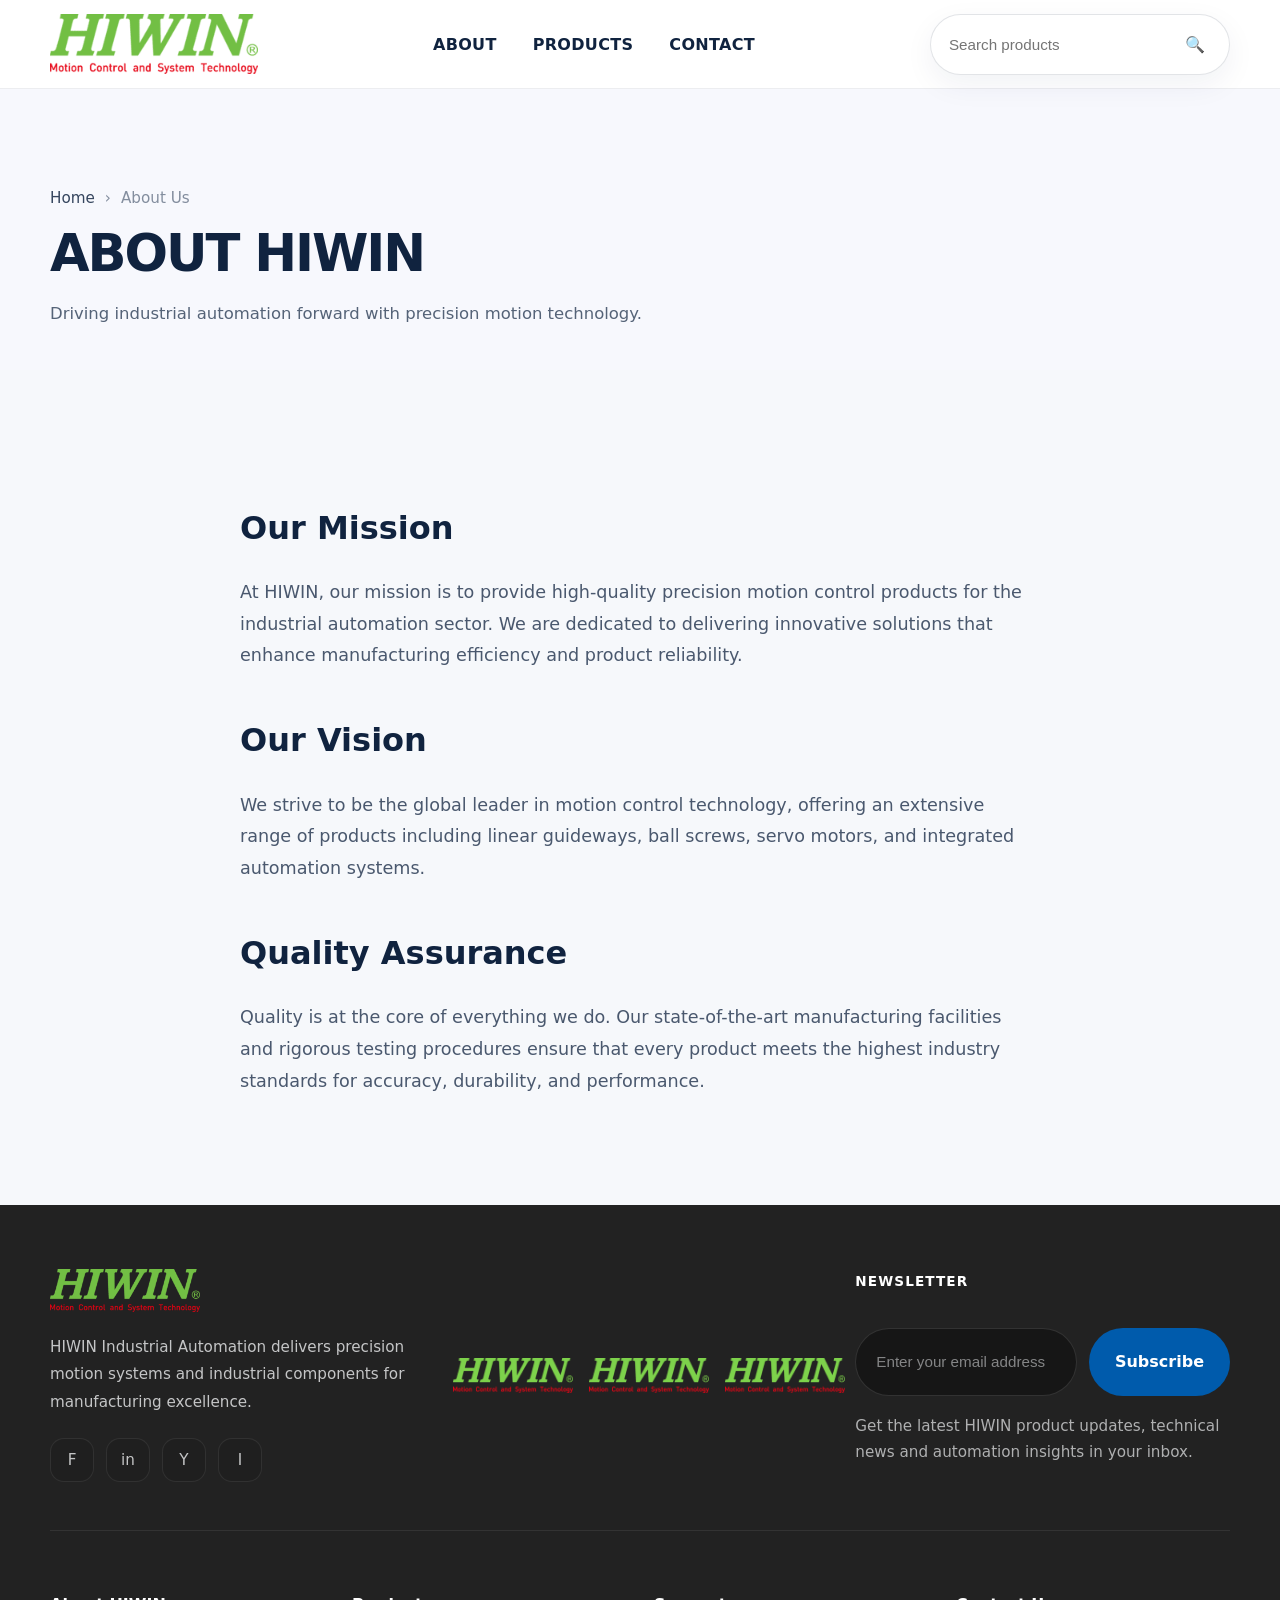
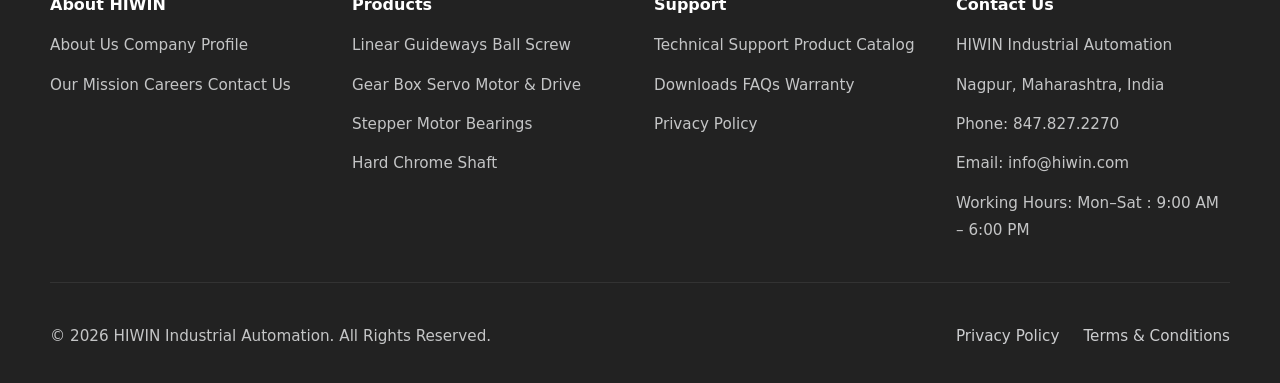
==== commit 6a63c1f5: "Add footer with phone 847.827.2270 to all pages" ====
--- a/about.html
+++ b/about.html
@@ -70,5 +70,80 @@
     
 
     <script src="assets/js/script.js"></script>
+
+    <!-- FOOTER -->
+    <footer id="footer" class="site-footer">
+        <div class="container footer-top">
+            <div class="footer-brand">
+                <div class="footer-logo">
+                    <img src="assets/images/logo/logo.png" alt="HIWIN Logo">
+                </div>
+                <p>HIWIN Industrial Automation delivers precision motion systems and industrial components for manufacturing excellence.</p>
+                <div class="footer-social">
+                    <a href="#" aria-label="Facebook">F</a>
+                    <a href="#" aria-label="LinkedIn">in</a>
+                    <a href="#" aria-label="YouTube">Y</a>
+                    <a href="#" aria-label="Instagram">I</a>
+                </div>
+            </div>
+            <div class="footer-badges">
+                <img src="assets/images/logo/logo.png" alt="ISO Quality Badge 1">
+                <img src="assets/images/logo/logo.png" alt="ISO Quality Badge 2">
+                <img src="assets/images/logo/logo.png" alt="ISO Quality Badge 3">
+            </div>
+            <div class="footer-newsletter">
+                <p class="newsletter-label">Newsletter</p>
+                <form id="newsletter-form">
+                    <input id="newsletter-email" type="email" placeholder="Enter your email address" aria-label="Email address">
+                    <button type="submit">Subscribe</button>
+                </form>
+                <p class="newsletter-note">Get the latest HIWIN product updates, technical news and automation insights in your inbox.</p>
+            </div>
+        </div>
+        <div class="container footer-grid">
+            <div class="footer-column">
+                <h3>About HIWIN</h3>
+                <a href="about.html">About Us</a>
+                <a href="#">Company Profile</a>
+                <a href="#">Our Mission</a>
+                <a href="#">Careers</a>
+                <a href="contact.html">Contact Us</a>
+            </div>
+            <div class="footer-column">
+                <h3>Products</h3>
+                <a href="products.html">Linear Guideways</a>
+                <a href="products.html">Ball Screw</a>
+                <a href="products.html">Gear Box</a>
+                <a href="products.html">Servo Motor &amp; Drive</a>
+                <a href="products.html">Stepper Motor</a>
+                <a href="products.html">Bearings</a>
+                <a href="products.html">Hard Chrome Shaft</a>
+            </div>
+            <div class="footer-column">
+                <h3>Support</h3>
+                <a href="#">Technical Support</a>
+                <a href="#">Product Catalog</a>
+                <a href="#">Downloads</a>
+                <a href="#">FAQs</a>
+                <a href="#">Warranty</a>
+                <a href="#">Privacy Policy</a>
+            </div>
+            <div class="footer-column">
+                <h3>Contact Us</h3>
+                <p>HIWIN Industrial Automation</p>
+                <p>Nagpur, Maharashtra, India</p>
+                <p>Phone: 847.827.2270</p>
+                <p>Email: info@hiwin.com</p>
+                <p>Working Hours: Mon&ndash;Sat : 9:00 AM &ndash; 6:00 PM</p>
+            </div>
+        </div>
+        <div class="container footer-bottom">
+            <p>&copy; 2026 HIWIN Industrial Automation. All Rights Reserved.</p>
+            <div class="footer-bottom-links">
+                <a href="#">Privacy Policy</a>
+                <a href="#">Terms &amp; Conditions</a>
+            </div>
+        </div>
+    </footer>
 </body>
 </html>
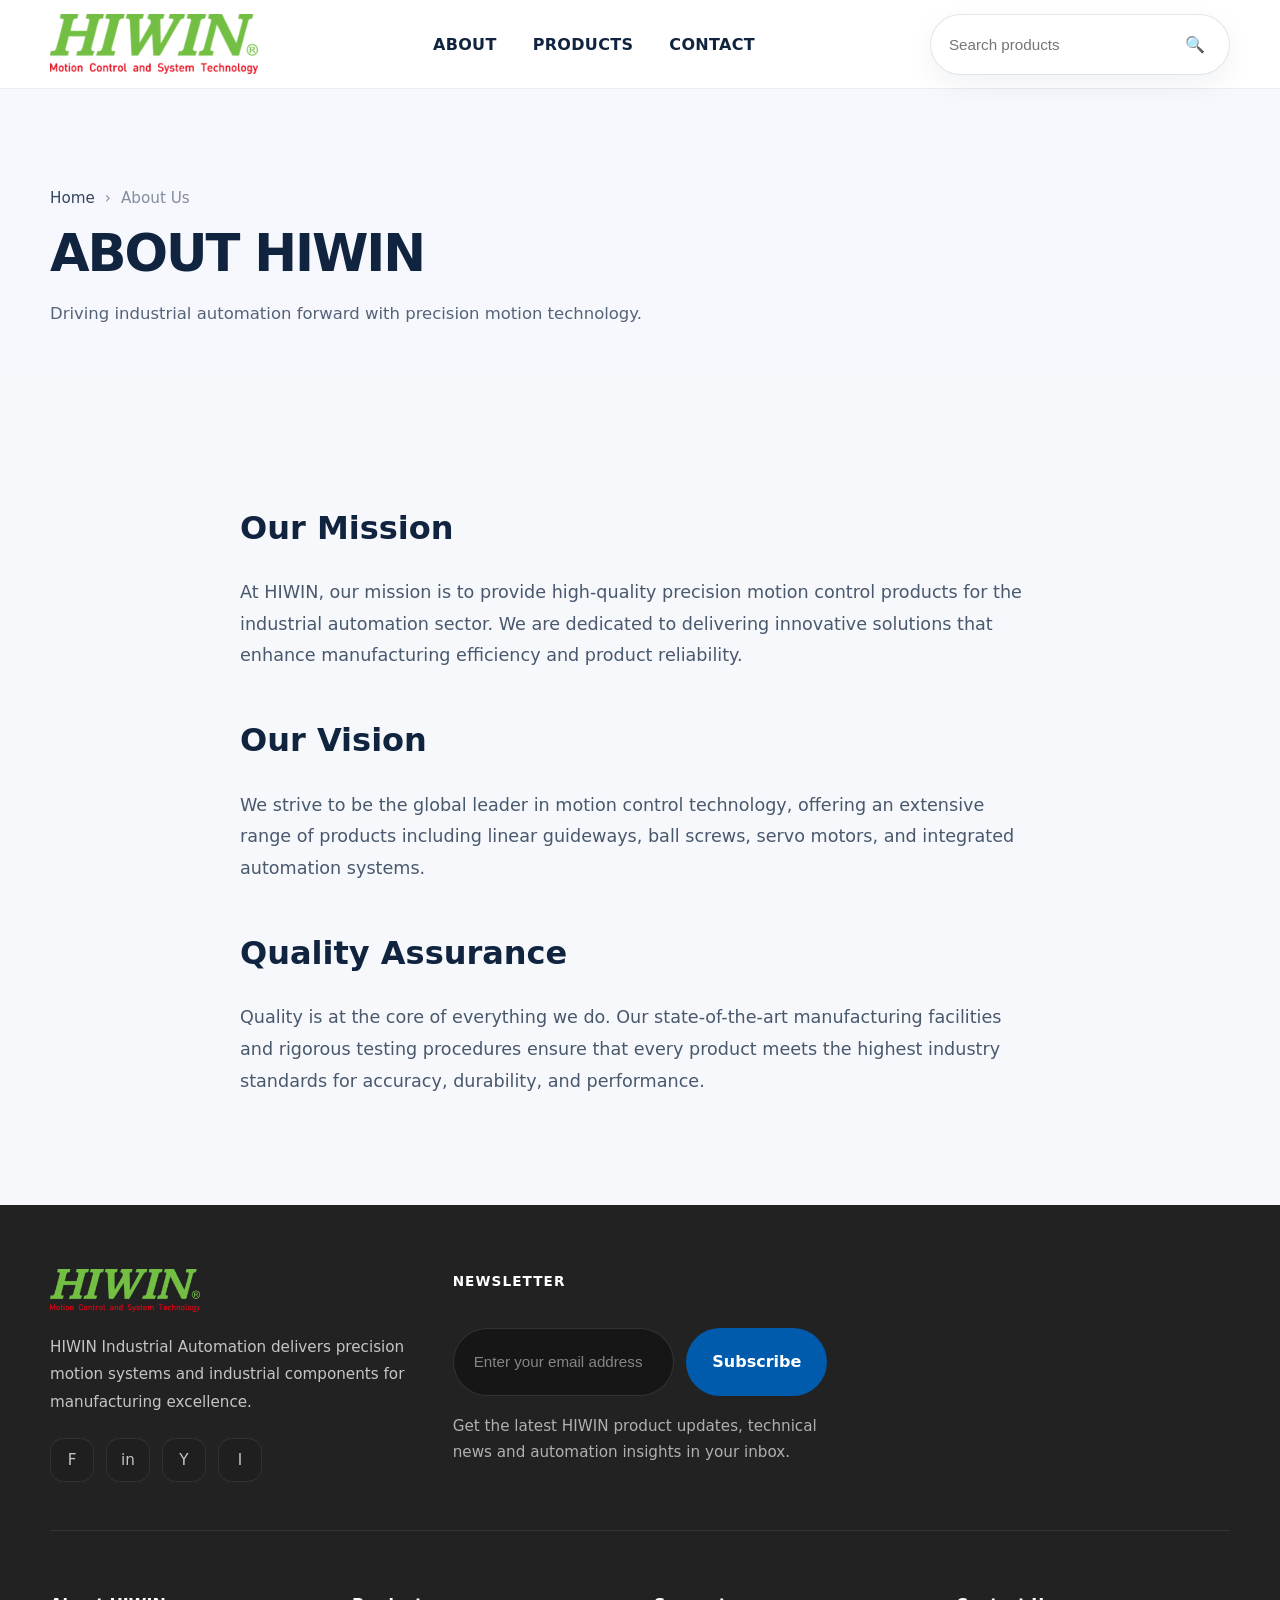
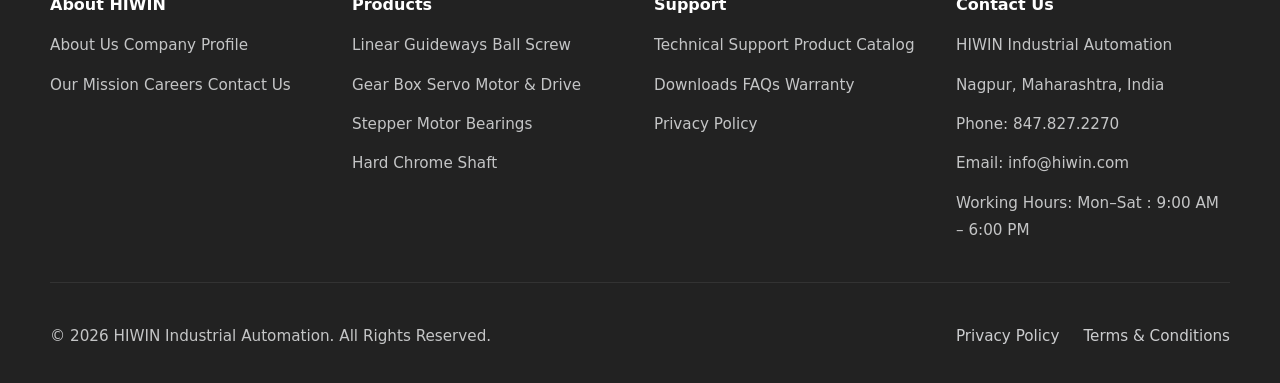
==== commit 0650db47: "Remove footer badges section" ====
--- a/about.html
+++ b/about.html
@@ -86,11 +86,7 @@
                     <a href="#" aria-label="Instagram">I</a>
                 </div>
             </div>
-            <div class="footer-badges">
-                <img src="assets/images/logo/logo.png" alt="ISO Quality Badge 1">
-                <img src="assets/images/logo/logo.png" alt="ISO Quality Badge 2">
-                <img src="assets/images/logo/logo.png" alt="ISO Quality Badge 3">
-            </div>
+            
             <div class="footer-newsletter">
                 <p class="newsletter-label">Newsletter</p>
                 <form id="newsletter-form">
